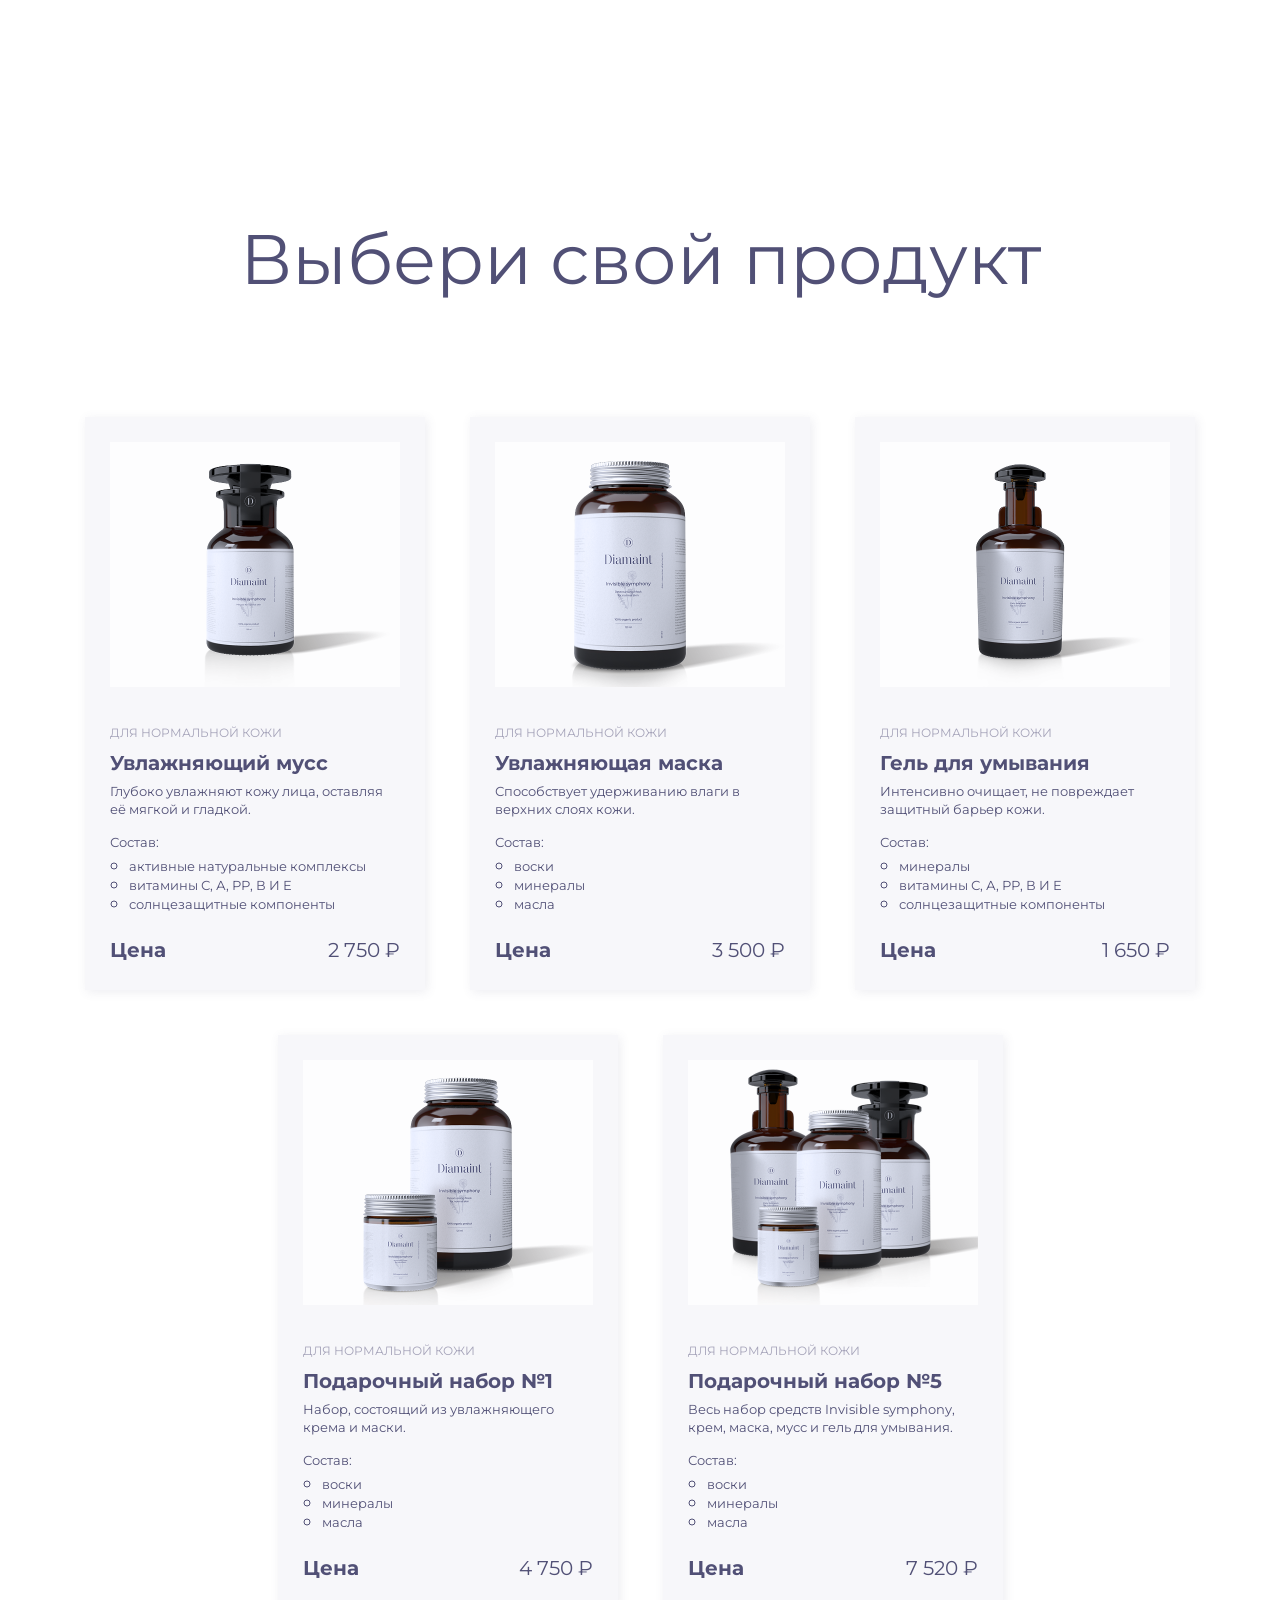
==== index.html @ 69dc130f "product list layout" ====
<!DOCTYPE html>
<html lang="en">
<head>
  <meta charset="UTF-8">
  <meta name="viewport" content="width=device-width, initial-scale=1.0">
  <title>Product Card</title>
  <link rel="stylesheet" href="style.css"
  <link rel="preconnect" href="https://fonts.googleapis.com">
  <link rel="preconnect" href="https://fonts.gstatic.com" crossorigin>
  <link href="https://fonts.googleapis.com/css2?family=Montserrat:ital,wght@0,100..900;1,100..900&display=swap" rel="stylesheet">
</head>
<body>
  <h1 class="title">
    Выбери свой продукт
  </h1>
  <div class="product-container">
    <ul class="product-list">
      <li class="product-card-container">
        <img src="/images/moist-mousse.png" alt="Увлажняющий мусс" width="290" height="245">
        <span class="product-category">для нормальной кожи</span>
        <h3 class="product-name">Увлажняющий мусс</h3>
        <p class="product-description">Глубоко увлажняют кожу лица, оставляя её мягкой и гладкой.</p>
        <span>Состав:</span>
        <ul class="product-composition">
          <li>активные натуральные комплексы</li>
          <li>витамины С, А, РР, В И Е</li>
          <li>солнцезащитные компоненты</li>
        </ul>
        <div class="product-price-container">
          <span class="product-price-text">Цена</span>
          <span class="product-price-number">2 750 &#8381</span>
        </div>
      </li>
      <li class="product-card-container">
        <img src="/images/moist-mask.png" alt="Увлажняющая маска" width="290" height="245">
        <span class="product-category">для нормальной кожи</span>
        <h3 class="product-name">Увлажняющая маска</h3>
        <p class="product-description">Способствует удерживанию влаги в верхних слоях кожи.</p>
        <span>Состав:</span>
        <ul class="product-composition">
          <li>воски</li>
          <li>минералы</li>
          <li>масла</li>
        </ul>
        <div class="product-price-container">
          <span class="product-price-text">Цена</span>
          <span class="product-price-number">3 500 &#8381</span>
        </div>
      </li>
      <li class="product-card-container">
        <img src="/images/face-wash-gel.png" alt="Гель для умывания" width="290" height="245">
        <span class="product-category">для нормальной кожи</span>
        <h3 class="product-name">Гель для умывания</h3>
        <p class="product-description">Интенсивно очищает, не повреждает защитный барьер кожи.</p>
        <span>Состав:</span>
        <ul class="product-composition">
          <li>минералы</li>
          <li>витамины С, А, РР, В И Е</li>
          <li>солнцезащитные компоненты</li>
        </ul>
        <div class="product-price-container">
          <span class="product-price-text">Цена</span>
          <span class="product-price-number">1 650 &#8381</span>
        </div>
      </li>
      <li class="product-card-container">
        <img src="/images/gift-set1.png" alt="Подарочный набор №1" width="290" height="245">
        <span class="product-category">для нормальной кожи</span>
        <h3 class="product-name">Подарочный набор №1</h3>
        <p class="product-description">Набор, состоящий из увлажняющего крема и маски.</p>
        <span>Состав:</span>
        <ul class="product-composition">
          <li>воски</li>
          <li>минералы</li>
          <li>масла</li>
        </ul>
        <div class="product-price-container">
          <span class="product-price-text">Цена</span>
          <span class="product-price-number">4 750 &#8381</span>
        </div>
      </li>
      <li class="product-card-container">
        <img src="/images/gift-set5.png" alt="Подарочный набор №5" width="290" height="245">
        <span class="product-category">для нормальной кожи</span>
        <h3 class="product-name">Подарочный набор №5</h3>
        <p class="product-description">Весь набор средств Invisible symphony, крем, маска, мусс и гель для умывания.</p>
        <span>Состав:</span>
        <ul class="product-composition">
          <li>воски</li>
          <li>минералы</li>
          <li>масла</li>
        </ul>
        <div class="product-price-container">
          <span class="product-price-text">Цена</span>
          <span class="product-price-number">7 520 &#8381</span>
        </div>
      </li>
    </ul>
  </div>
</body>
</html>
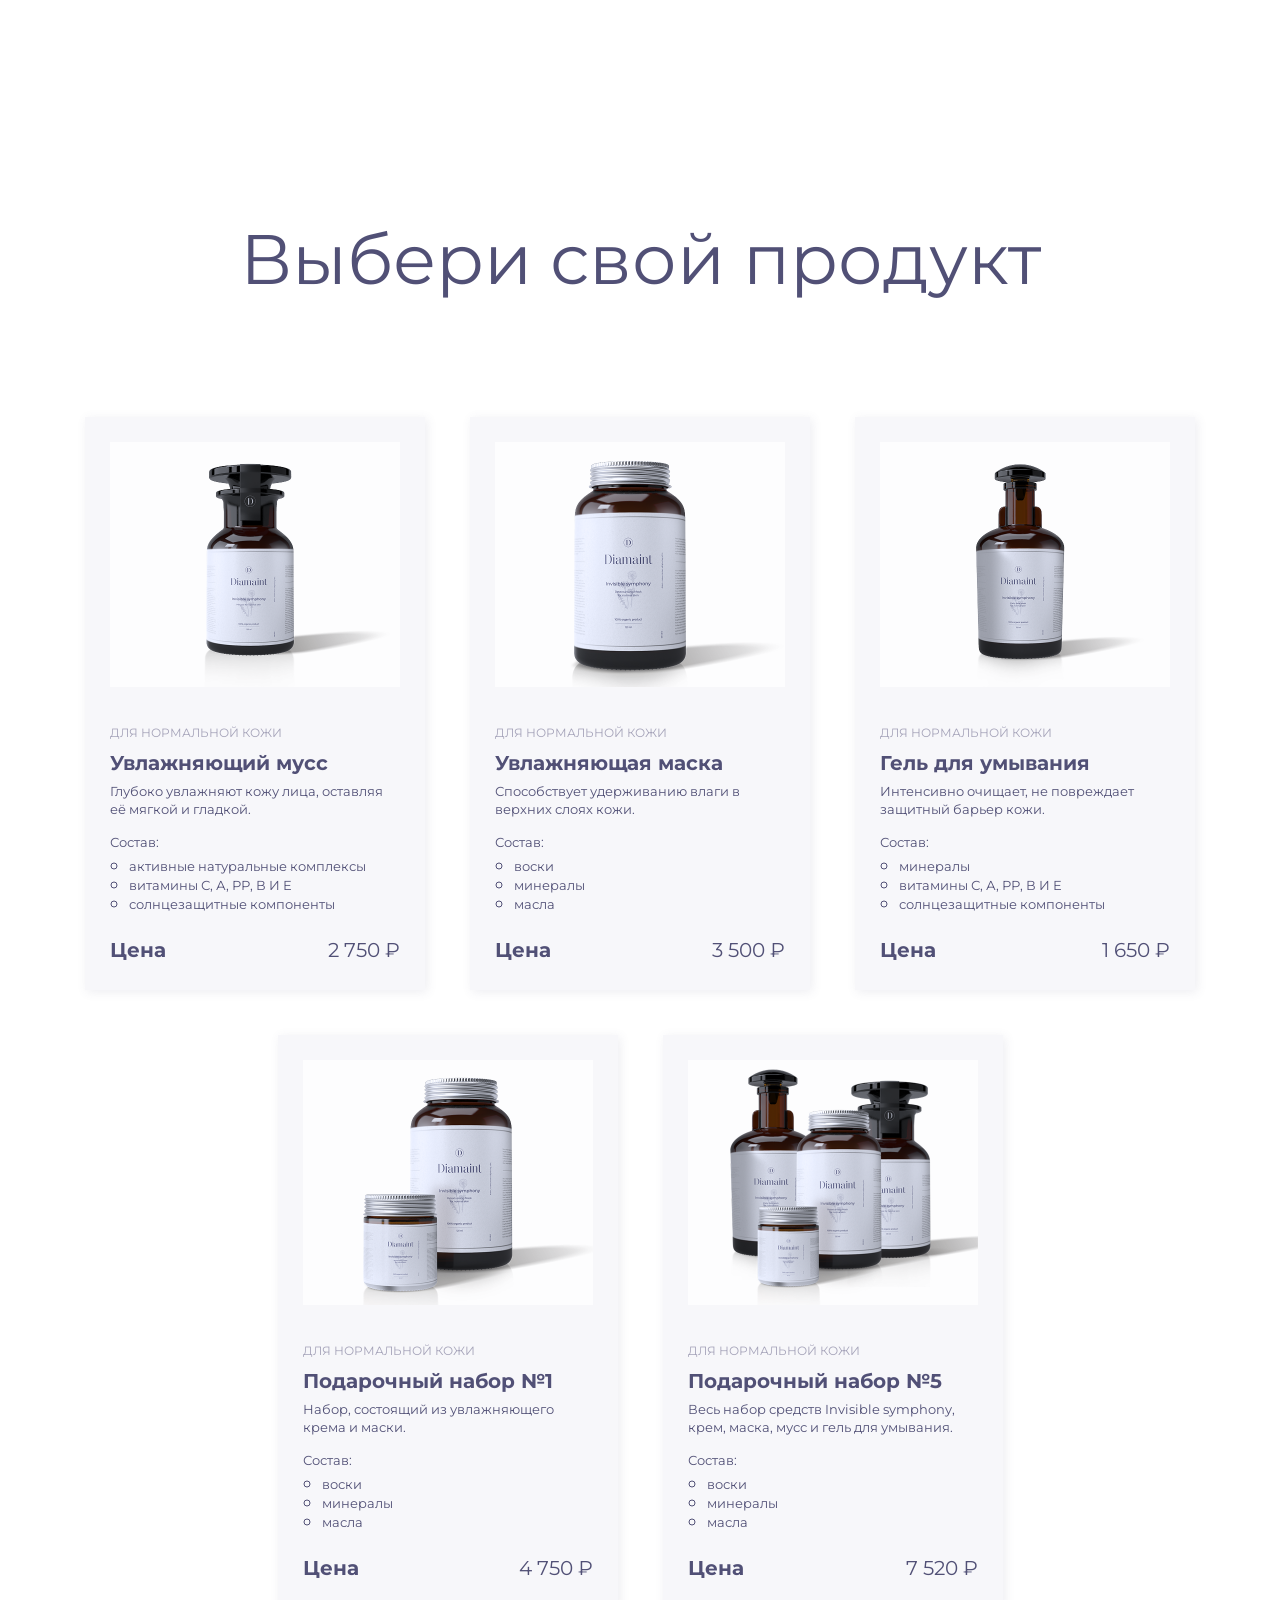
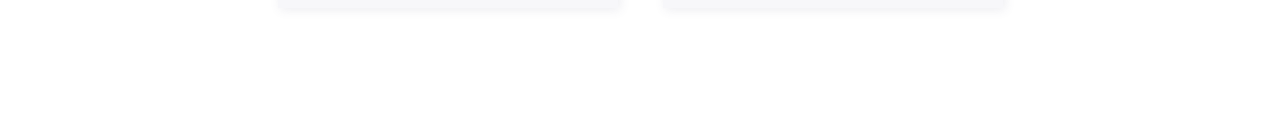
==== commit 37e9c23c: "product list layout" ====
--- a/index.html
+++ b/index.html
@@ -10,10 +10,10 @@
   <link href="https://fonts.googleapis.com/css2?family=Montserrat:ital,wght@0,100..900;1,100..900&display=swap" rel="stylesheet">
 </head>
 <body>
-  <h1 class="title">
-    Выбери свой продукт
-  </h1>
-  <div class="product-container">
+  <div class="bg-container">
+    <h1 class="title">
+      Выбери свой продукт
+    </h1>
     <ul class="product-list">
       <li class="product-card-container">
         <img src="/images/moist-mousse.png" alt="Увлажняющий мусс" width="290" height="245">
@@ -28,7 +28,7 @@
         </ul>
         <div class="product-price-container">
           <span class="product-price-text">Цена</span>
-          <span class="product-price-number">2 750 &#8381</span>
+          <span class="product-price">2 750 &#8381</span>
         </div>
       </li>
       <li class="product-card-container">
@@ -44,7 +44,7 @@
         </ul>
         <div class="product-price-container">
           <span class="product-price-text">Цена</span>
-          <span class="product-price-number">3 500 &#8381</span>
+          <span class="product-price">3 500 &#8381</span>
         </div>
       </li>
       <li class="product-card-container">
@@ -60,7 +60,7 @@
         </ul>
         <div class="product-price-container">
           <span class="product-price-text">Цена</span>
-          <span class="product-price-number">1 650 &#8381</span>
+          <span class="product-price">1 650 &#8381</span>
         </div>
       </li>
       <li class="product-card-container">
@@ -76,7 +76,7 @@
         </ul>
         <div class="product-price-container">
           <span class="product-price-text">Цена</span>
-          <span class="product-price-number">4 750 &#8381</span>
+          <span class="product-price">4 750 &#8381</span>
         </div>
       </li>
       <li class="product-card-container">
@@ -92,7 +92,7 @@
         </ul>
         <div class="product-price-container">
           <span class="product-price-text">Цена</span>
-          <span class="product-price-number">7 520 &#8381</span>
+          <span class="product-price">7 520 &#8381</span>
         </div>
       </li>
     </ul>
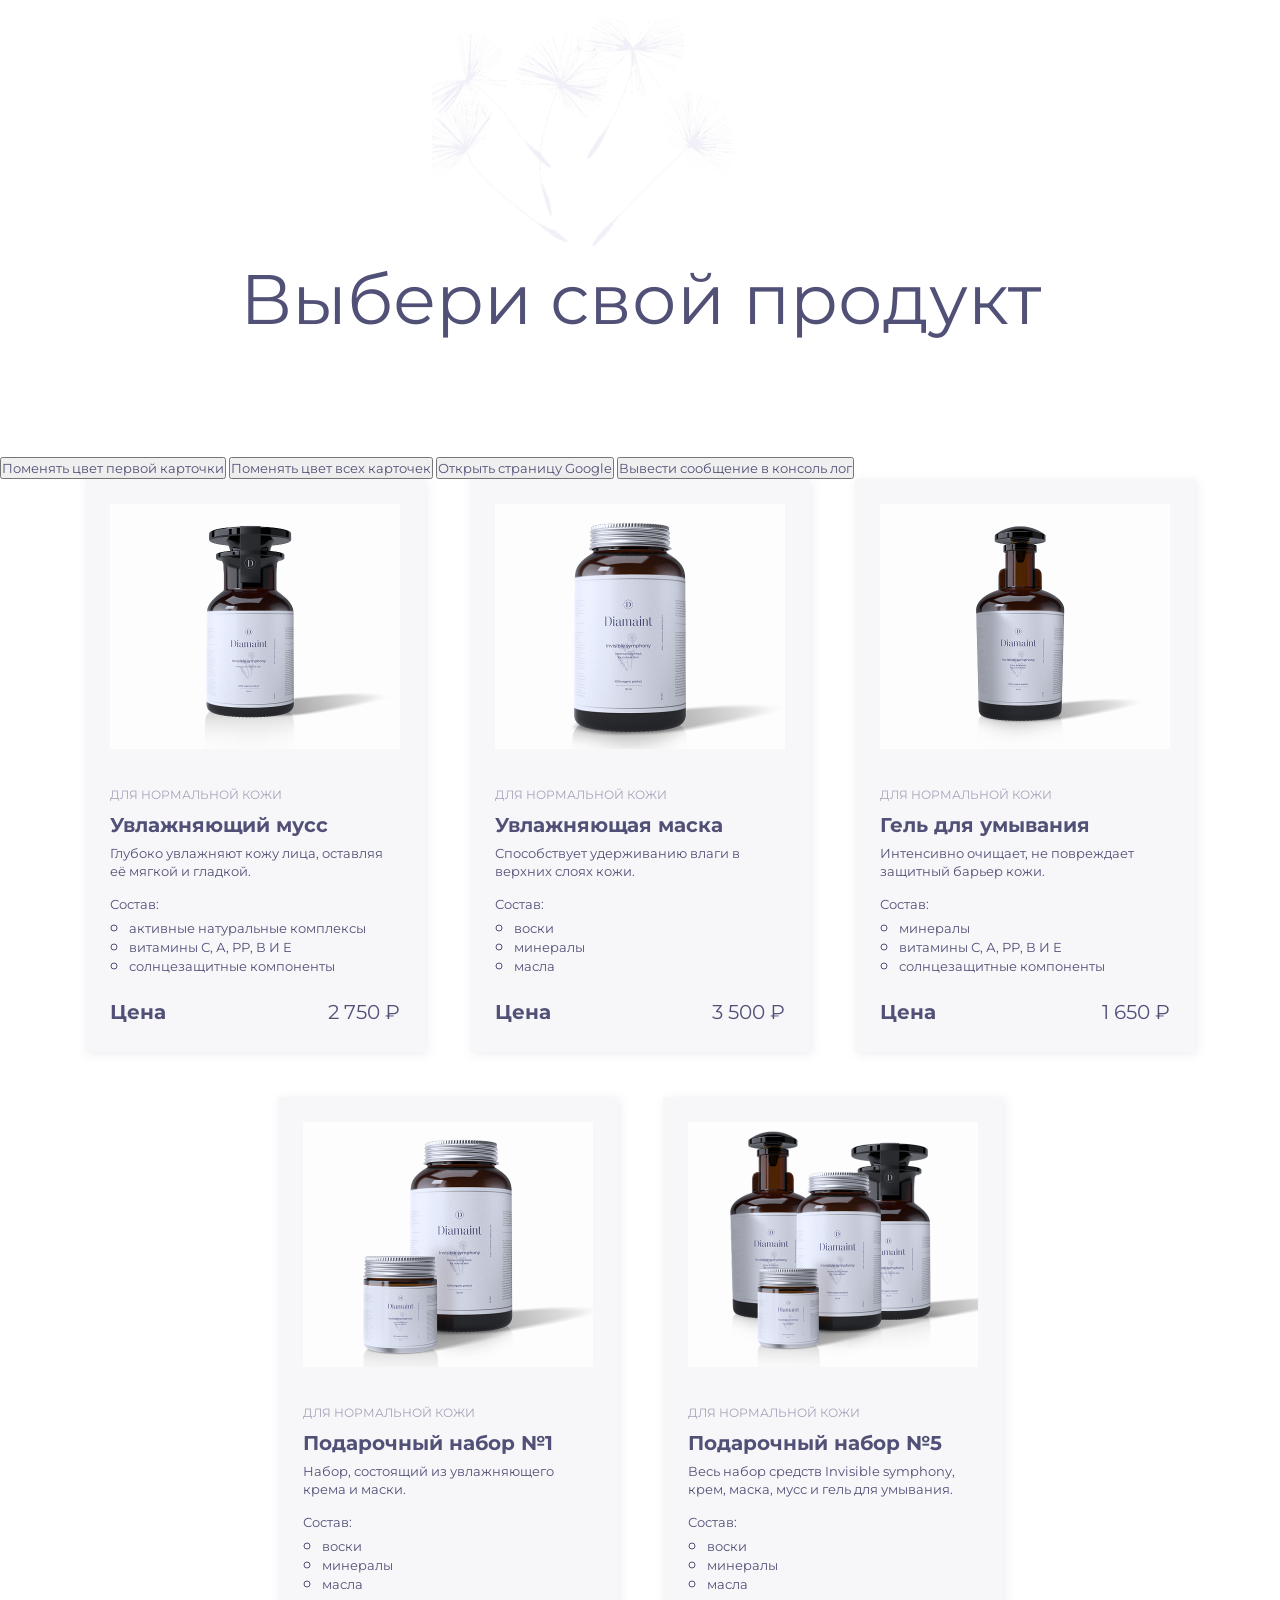
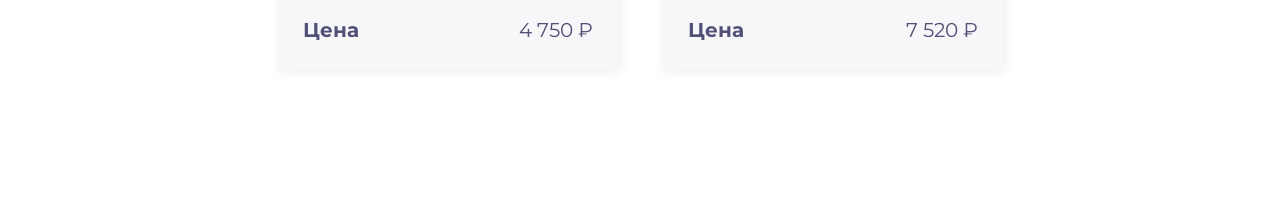
==== commit 0de9b5b9: "js-test" ====
--- a/index.html
+++ b/index.html
@@ -4,7 +4,7 @@
   <meta charset="UTF-8">
   <meta name="viewport" content="width=device-width, initial-scale=1.0">
   <title>Product Card</title>
-  <link rel="stylesheet" href="style.css"
+  <link rel="stylesheet" href="style.css">
   <link rel="preconnect" href="https://fonts.googleapis.com">
   <link rel="preconnect" href="https://fonts.gstatic.com" crossorigin>
   <link href="https://fonts.googleapis.com/css2?family=Montserrat:ital,wght@0,100..900;1,100..900&display=swap" rel="stylesheet">
@@ -14,6 +14,10 @@
     <h1 class="title">
       Выбери свой продукт
     </h1>
+    <button id="change-first-card-color-button">Поменять цвет первой карточки</button>
+    <button id="change-all-cards-color-button">Поменять цвет всех карточек</button>
+    <button id="open-google">Открыть страницу Google</button>
+    <button id="output-console-log">Вывести сообщение в консоль лог</button>
     <ul class="product-list">
       <li class="product-card-container">
         <img src="/images/moist-mousse.png" alt="Увлажняющий мусс" width="290" height="245">
@@ -97,5 +101,6 @@
       </li>
     </ul>
   </div>
+  <script src="main.js"></script>
 </body>
 </html>
--- a/style.css
+++ b/style.css
@@ -0,0 +1,107 @@
+* {
+  box-sizing: border-box;
+  margin: 0px;
+  padding: 0px;
+  font-family: "montserrat", "arial", sans-serif;
+  color: #515076;
+  font-weight: 400;
+  font-size: 13px;
+  line-height: 18px;
+}
+
+.bg-container {
+  position: relative;
+  height: 1800px;
+}
+
+.bg-container::before {
+  content: "";
+  position: absolute;
+  inset: 0;
+  background-image: url("images/bg-dandelion.png");
+  background-position: 45% 0%;
+  background-repeat: no-repeat;
+  background-size: 25%;
+  z-index: -1;
+}
+
+.title {
+  text-align: center;
+  font-size: 70px;
+  line-height: 78px;
+  padding-top: 260px;
+  margin-bottom: 119px;
+  margin-left: 217px;
+  margin-right: 217px;
+}
+
+.product-list {
+  width: 1110px;
+  height: 1191px;
+  margin-bottom: 116px;
+  margin-right: 85px;
+  margin-left: 85px;
+  display: flex;
+  flex-wrap: wrap;
+  justify-content: center;
+  align-items: center;
+  margin: 0 auto;
+  gap: 45px;
+}
+
+.product-card-container {
+  list-style-type: none;
+  width: 340px;
+  height: 573px;
+  padding: 25px;
+  background-color: #F7F7FA;
+  box-shadow: 2px 2px 10px 0px #5150761A;
+}
+
+.product-category {
+  color: #A5A3B9;
+  font-size: 12px;
+  line-height: 24px;
+  text-transform: uppercase;
+  display: block;
+  margin-top: 30px;
+  margin-bottom: 5px;
+}
+
+.product-name {
+  font-weight: 700;
+  font-size: 20px;
+  line-height: 27px;
+  margin-bottom: 5px;
+}
+
+.product-description {
+  margin-bottom: 15px;
+}
+
+.product-composition {
+  margin-top: 5px;
+  margin-bottom: 25px;
+  margin-left: 19px;
+  list-style-type: circle;
+}
+
+li::marker {
+  font-size: large;
+}
+
+.product-price-container {
+  display: flex;
+  justify-content: space-between;
+}
+
+.product-price-text {
+  font-weight: 700;
+  font-size: 20px;
+  line-height: 24px;
+}
+
+.product-price {
+  font-size: 20px;
+  line-height: 24px;
+}
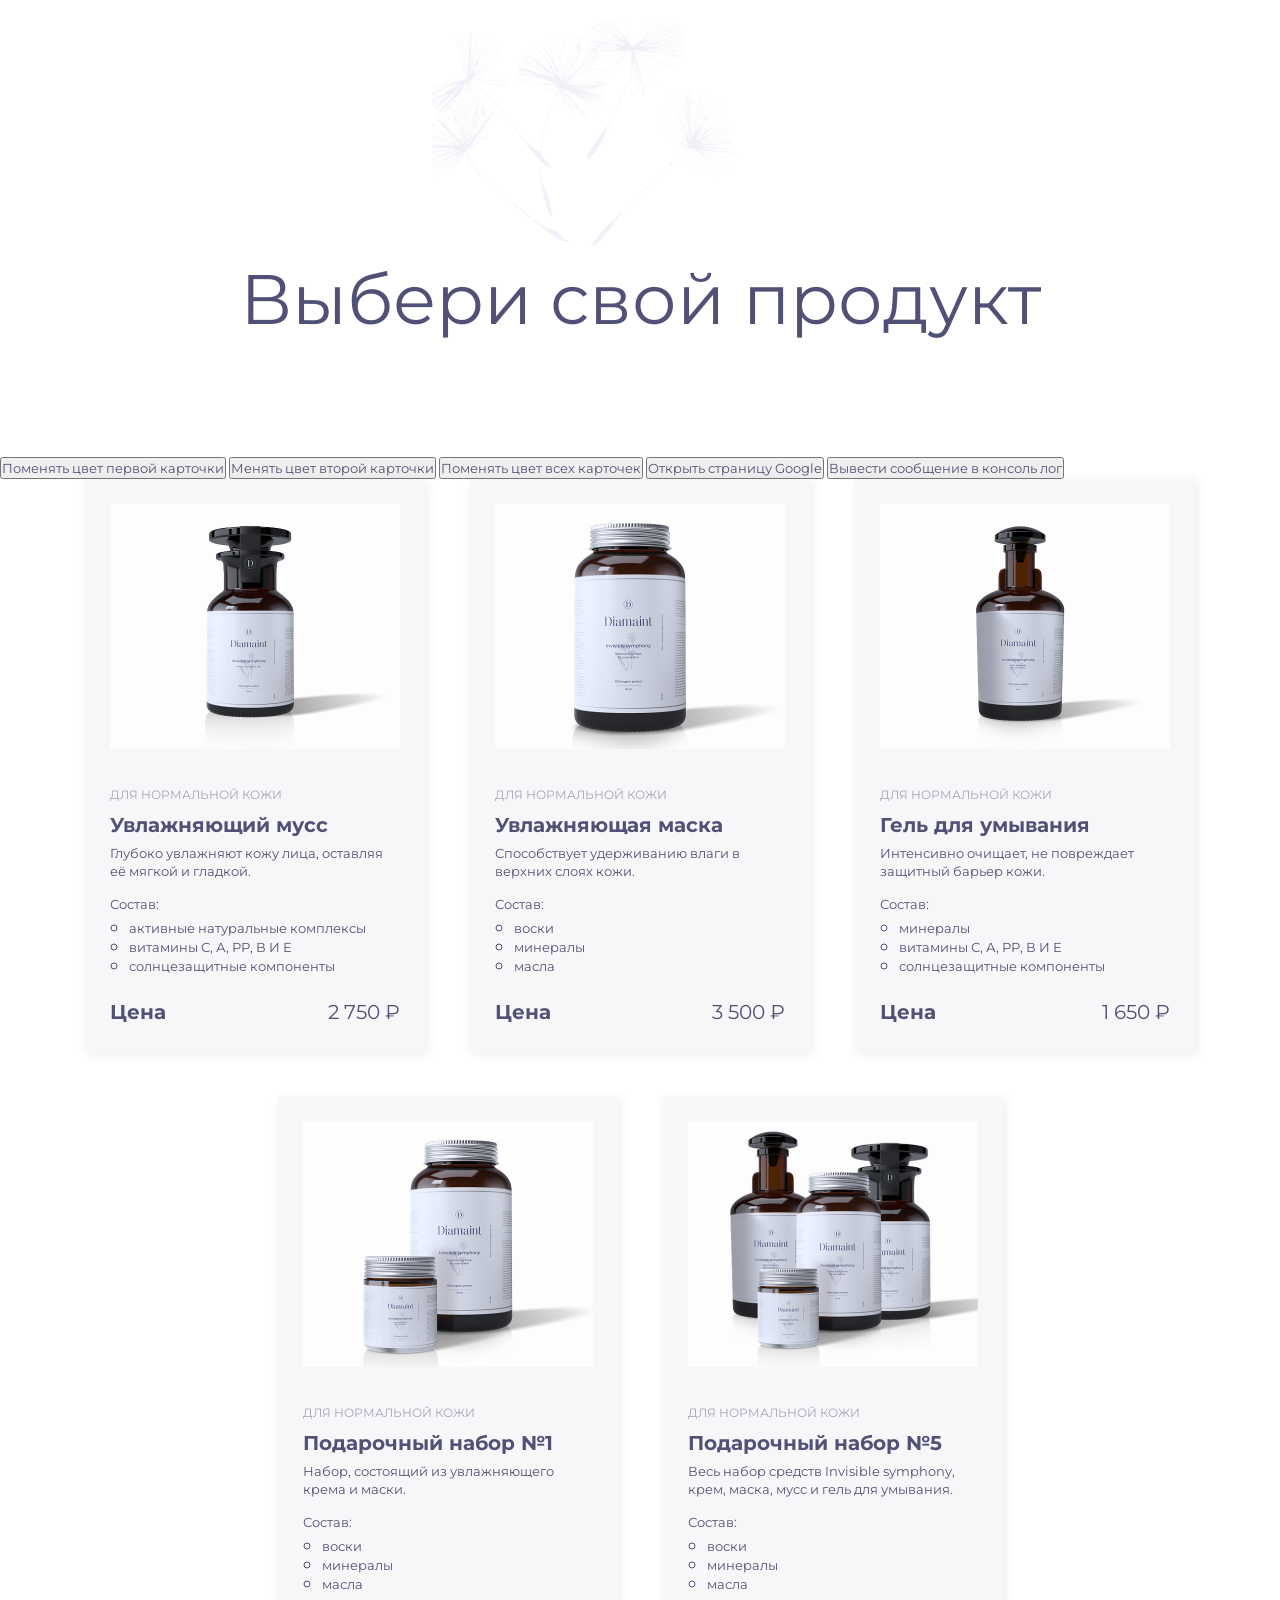
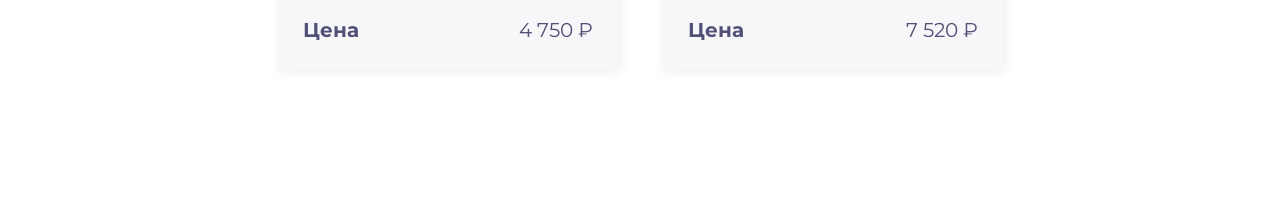
==== commit 35bc24c1: "js-test" ====
--- a/index.html
+++ b/index.html
@@ -15,6 +15,7 @@
       Выбери свой продукт
     </h1>
     <button id="change-first-card-color-button">Поменять цвет первой карточки</button>
+    <button id="change-second-card-color-button">Менять цвет второй карточки</button>
     <button id="change-all-cards-color-button">Поменять цвет всех карточек</button>
     <button id="open-google">Открыть страницу Google</button>
     <button id="output-console-log">Вывести сообщение в консоль лог</button>
--- a/style.css
+++ b/style.css
@@ -58,6 +58,10 @@
   box-shadow: 2px 2px 10px 0px #5150761A;
 }
 
+.is-highlighted {
+  background-color: #b2d8d8 !important;
+}
+
 .product-category {
   color: #A5A3B9;
   font-size: 12px;
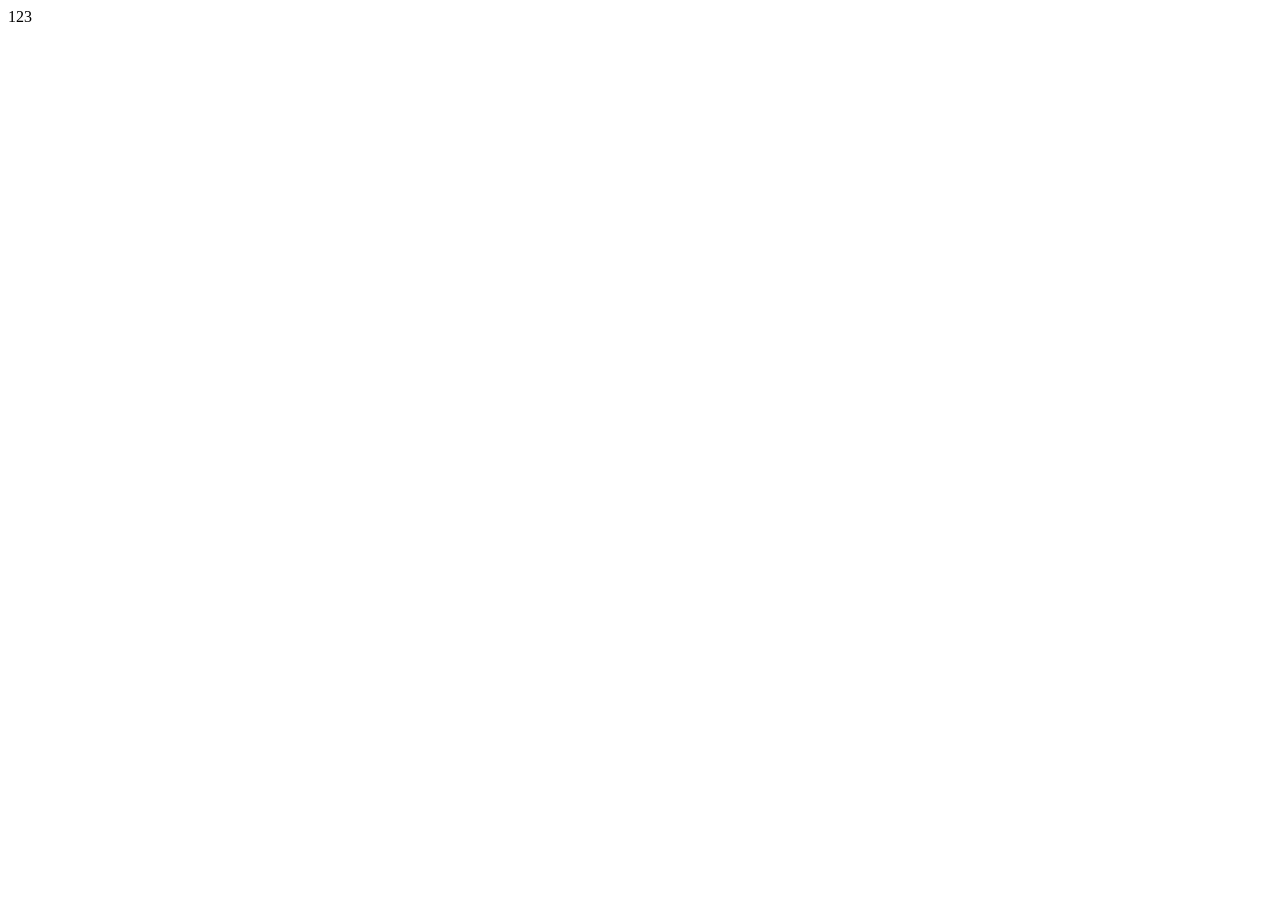
==== commit 2e5b4cb8: "Homework-5-done" ====
--- a/index.html
+++ b/index.html
@@ -3,105 +3,10 @@
 <head>
   <meta charset="UTF-8">
   <meta name="viewport" content="width=device-width, initial-scale=1.0">
-  <title>Product Card</title>
-  <link rel="stylesheet" href="style.css">
-  <link rel="preconnect" href="https://fonts.googleapis.com">
-  <link rel="preconnect" href="https://fonts.gstatic.com" crossorigin>
-  <link href="https://fonts.googleapis.com/css2?family=Montserrat:ital,wght@0,100..900;1,100..900&display=swap" rel="stylesheet">
+  <title>Document</title>
 </head>
 <body>
-  <div class="bg-container">
-    <h1 class="title">
-      Выбери свой продукт
-    </h1>
-    <button id="change-first-card-color-button">Поменять цвет первой карточки</button>
-    <button id="change-second-card-color-button">Менять цвет второй карточки</button>
-    <button id="change-all-cards-color-button">Поменять цвет всех карточек</button>
-    <button id="open-google">Открыть страницу Google</button>
-    <button id="output-console-log">Вывести сообщение в консоль лог</button>
-    <ul class="product-list">
-      <li class="product-card-container">
-        <img src="/images/moist-mousse.png" alt="Увлажняющий мусс" width="290" height="245">
-        <span class="product-category">для нормальной кожи</span>
-        <h3 class="product-name">Увлажняющий мусс</h3>
-        <p class="product-description">Глубоко увлажняют кожу лица, оставляя её мягкой и гладкой.</p>
-        <span>Состав:</span>
-        <ul class="product-composition">
-          <li>активные натуральные комплексы</li>
-          <li>витамины С, А, РР, В И Е</li>
-          <li>солнцезащитные компоненты</li>
-        </ul>
-        <div class="product-price-container">
-          <span class="product-price-text">Цена</span>
-          <span class="product-price">2 750 &#8381</span>
-        </div>
-      </li>
-      <li class="product-card-container">
-        <img src="/images/moist-mask.png" alt="Увлажняющая маска" width="290" height="245">
-        <span class="product-category">для нормальной кожи</span>
-        <h3 class="product-name">Увлажняющая маска</h3>
-        <p class="product-description">Способствует удерживанию влаги в верхних слоях кожи.</p>
-        <span>Состав:</span>
-        <ul class="product-composition">
-          <li>воски</li>
-          <li>минералы</li>
-          <li>масла</li>
-        </ul>
-        <div class="product-price-container">
-          <span class="product-price-text">Цена</span>
-          <span class="product-price">3 500 &#8381</span>
-        </div>
-      </li>
-      <li class="product-card-container">
-        <img src="/images/face-wash-gel.png" alt="Гель для умывания" width="290" height="245">
-        <span class="product-category">для нормальной кожи</span>
-        <h3 class="product-name">Гель для умывания</h3>
-        <p class="product-description">Интенсивно очищает, не повреждает защитный барьер кожи.</p>
-        <span>Состав:</span>
-        <ul class="product-composition">
-          <li>минералы</li>
-          <li>витамины С, А, РР, В И Е</li>
-          <li>солнцезащитные компоненты</li>
-        </ul>
-        <div class="product-price-container">
-          <span class="product-price-text">Цена</span>
-          <span class="product-price">1 650 &#8381</span>
-        </div>
-      </li>
-      <li class="product-card-container">
-        <img src="/images/gift-set1.png" alt="Подарочный набор №1" width="290" height="245">
-        <span class="product-category">для нормальной кожи</span>
-        <h3 class="product-name">Подарочный набор №1</h3>
-        <p class="product-description">Набор, состоящий из увлажняющего крема и маски.</p>
-        <span>Состав:</span>
-        <ul class="product-composition">
-          <li>воски</li>
-          <li>минералы</li>
-          <li>масла</li>
-        </ul>
-        <div class="product-price-container">
-          <span class="product-price-text">Цена</span>
-          <span class="product-price">4 750 &#8381</span>
-        </div>
-      </li>
-      <li class="product-card-container">
-        <img src="/images/gift-set5.png" alt="Подарочный набор №5" width="290" height="245">
-        <span class="product-category">для нормальной кожи</span>
-        <h3 class="product-name">Подарочный набор №5</h3>
-        <p class="product-description">Весь набор средств Invisible symphony, крем, маска, мусс и гель для умывания.</p>
-        <span>Состав:</span>
-        <ul class="product-composition">
-          <li>воски</li>
-          <li>минералы</li>
-          <li>масла</li>
-        </ul>
-        <div class="product-price-container">
-          <span class="product-price-text">Цена</span>
-          <span class="product-price">7 520 &#8381</span>
-        </div>
-      </li>
-    </ul>
-  </div>
+  <div>123</div>
   <script src="main.js"></script>
 </body>
 </html>
